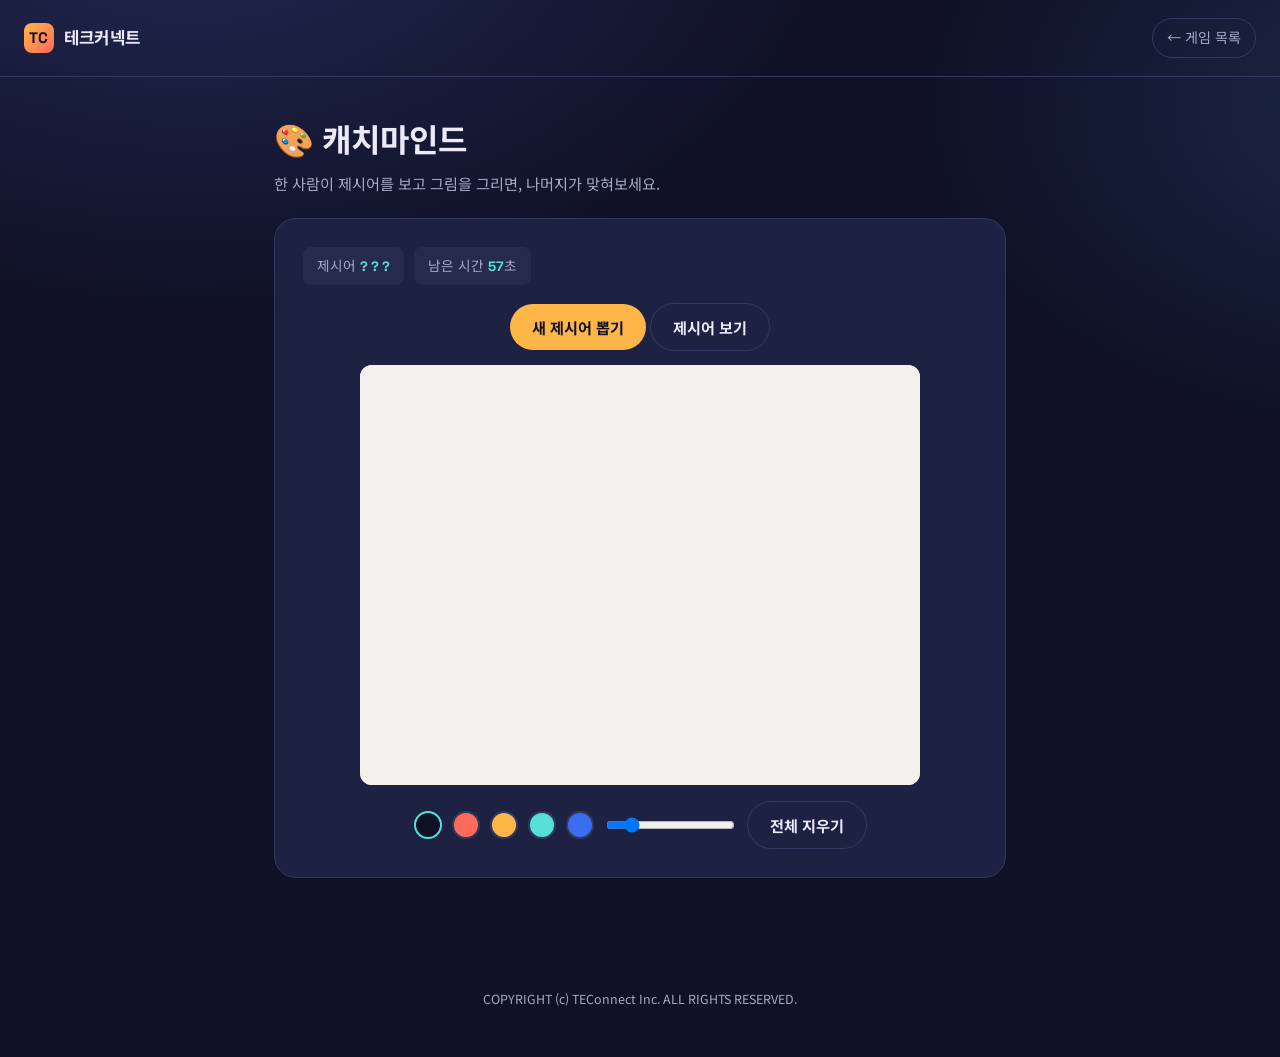
==== catchmind.html @ ec746e6b "Add files via upload" ====
<!DOCTYPE html>
<html lang="ko">
<head>
<meta charset="UTF-8">
<meta name="viewport" content="width=device-width, initial-scale=1.0">
<title>캐치마인드 · 테크커넥트 게임 이벤트</title>
<link rel="stylesheet" href="style.css">
<style>
  #drawCanvas{
    width:100%;
    max-width: 560px;
    aspect-ratio: 4/3;
    background: #F3F1EC;
    border-radius: 12px;
    display:block;
    margin: 0 auto;
    touch-action: none;
    cursor: crosshair;
  }
  .tools{
    display:flex;
    flex-wrap:wrap;
    gap:10px;
    align-items:center;
    justify-content:center;
    margin-top:16px;
  }
  .swatch{
    width:28px; height:28px; border-radius:50%;
    border: 2px solid var(--line);
    cursor:pointer;
  }
  .swatch.active{ border-color: var(--cyan); }
</style>
</head>
<body>

<header class="topbar">
  <div class="brand"><span class="mark">TC</span> 테크커넥트</div>
  <a class="back" href="index.html">← 게임 목록</a>
</header>

<main class="game-shell">
  <div class="game-head">
    <h1>🎨 캐치마인드</h1>
    <p>한 사람이 제시어를 보고 그림을 그리면, 나머지가 맞혀보세요.</p>
  </div>

  <div class="game-board">
    <div class="hud">
      <div class="stat">제시어 <b id="wordBox">? ? ?</b></div>
      <div class="stat">남은 시간 <b id="timer">60</b>초</div>
    </div>

    <div style="text-align:center; margin-bottom:14px;">
      <button class="btn btn-primary" onclick="newRound()">새 제시어 뽑기</button>
      <button class="btn btn-ghost" onclick="revealWord()">제시어 보기</button>
    </div>

    <canvas id="drawCanvas" width="560" height="420"></canvas>

    <div class="tools">
      <span class="swatch active" style="background:#0F1226" data-color="#0F1226" onclick="setColor(this)"></span>
      <span class="swatch" style="background:#FF6B5B" data-color="#FF6B5B" onclick="setColor(this)"></span>
      <span class="swatch" style="background:#FFB648" data-color="#FFB648" onclick="setColor(this)"></span>
      <span class="swatch" style="background:#57E0D8" data-color="#57E0D8" onclick="setColor(this)"></span>
      <span class="swatch" style="background:#3A6DF0" data-color="#3A6DF0" onclick="setColor(this)"></span>
      <input type="range" min="2" max="20" value="5" id="brushSize" oninput="setSize(this.value)">
      <button class="btn btn-ghost" onclick="clearCanvas()">전체 지우기</button>
    </div>

    <div id="toast" class="toast info">
      ⏰ 시간 종료! 정답을 공개해보세요.
      <div style="margin-top:12px;">
        <button class="btn btn-primary" onclick="newRound()">다음 라운드</button>
      </div>
    </div>
  </div>
</main>

<footer class="site-footer">COPYRIGHT (c) TEConnect Inc. ALL RIGHTS RESERVED.</footer>

<script>
const WORDS = ['코끼리','피자','전자칠판','우산','축구공','로봇','무지개','자전거','고양이','비행기','선풍기','아이스크림','기린','카메라','스마트폰','수박','토끼','드론','버섯','안경'];

const canvas = document.getElementById('drawCanvas');
const ctx = canvas.getContext('2d');
let drawing = false, color = '#0F1226', size = 5, currentWord = '', seconds = 60, timerId, revealed = false;

function resizeCanvasBuffer(){
  const rect = canvas.getBoundingClientRect();
  canvas.width = rect.width;
  canvas.height = rect.height;
}
window.addEventListener('resize', ()=>{ clearCanvas(); });

function pos(e){
  const rect = canvas.getBoundingClientRect();
  const p = e.touches ? e.touches[0] : e;
  return { x: p.clientX - rect.left, y: p.clientY - rect.top };
}

function start(e){ drawing = true; draw(e); }
function end(){ drawing = false; ctx.beginPath(); }
function draw(e){
  if(!drawing) return;
  e.preventDefault();
  const {x,y} = pos(e);
  ctx.lineWidth = size;
  ctx.lineCap = 'round';
  ctx.strokeStyle = color;
  ctx.lineTo(x,y);
  ctx.stroke();
  ctx.beginPath();
  ctx.moveTo(x,y);
}

canvas.addEventListener('mousedown', start);
canvas.addEventListener('mousemove', draw);
canvas.addEventListener('mouseup', end);
canvas.addEventListener('mouseleave', end);
canvas.addEventListener('touchstart', start);
canvas.addEventListener('touchmove', draw);
canvas.addEventListener('touchend', end);

function setColor(el){
  document.querySelectorAll('.swatch').forEach(s=>s.classList.remove('active'));
  el.classList.add('active');
  color = el.dataset.color;
}
function setSize(v){ size = Number(v); }
function clearCanvas(){
  resizeCanvasBuffer();
  ctx.fillStyle = '#F3F1EC';
  ctx.fillRect(0,0,canvas.width,canvas.height);
}

function pickWord(){
  return WORDS[Math.floor(Math.random()*WORDS.length)];
}

function revealWord(){
  revealed = true;
  document.getElementById('wordBox').textContent = currentWord;
}

function tick(){
  seconds--;
  document.getElementById('timer').textContent = seconds;
  if(seconds<=0){
    clearInterval(timerId);
    document.getElementById('toast').classList.add('show');
  }
}

function newRound(){
  currentWord = pickWord();
  revealed = false;
  document.getElementById('wordBox').textContent = '? ? ?';
  seconds = 60;
  document.getElementById('timer').textContent = seconds;
  document.getElementById('toast').classList.remove('show');
  clearCanvas();
  clearInterval(timerId);
  timerId = setInterval(tick, 1000);
}

newRound();
</script>

</body>
</html>
---- style.css ----
/* ===========================================================
   TEConnect Game Event — shared design system
   Palette: deep indigo base, amber + cyan dual accent
   =========================================================== */

@import url('https://fonts.googleapis.com/css2?family=Space+Grotesk:wght@500;700&family=Noto+Sans+KR:wght@400;500;700;900&display=swap');

:root{
  --ink:        #0F1226;
  --ink-2:      #171B34;
  --panel:      #1D2142;
  --panel-2:    #262A4D;
  --line:       #333960;
  --paper:      #F3F1EC;
  --amber:      #FFB648;
  --amber-dim:  #7A5A22;
  --cyan:       #57E0D8;
  --cyan-dim:   #1E5750;
  --coral:      #FF6B5B;
  --text:       #ECEAF8;
  --text-dim:   #A6A9C4;

  --radius-lg: 22px;
  --radius-md: 14px;
  --radius-sm: 8px;

  --font-display: 'Space Grotesk', 'Noto Sans KR', sans-serif;
  --font-body: 'Noto Sans KR', system-ui, sans-serif;
}

*{ box-sizing: border-box; }

html{ -webkit-tap-highlight-color: transparent; }

body{
  margin:0;
  min-height:100vh;
  background: radial-gradient(1100px 700px at 15% -10%, #232853 0%, transparent 60%),
              radial-gradient(900px 600px at 110% 10%, #1c2748 0%, transparent 55%),
              var(--ink);
  color: var(--text);
  font-family: var(--font-body);
  line-height: 1.55;
}

a{ color: inherit; text-decoration: none; }

img{ max-width:100%; display:block; }

.wrap{
  max-width: 1080px;
  margin: 0 auto;
  padding: 0 24px;
}

/* ---------- top bar (shared across game pages) ---------- */
.topbar{
  display:flex;
  align-items:center;
  justify-content:space-between;
  gap:16px;
  padding: 18px 24px;
  border-bottom: 1px solid var(--line);
}
.topbar .brand{
  display:flex;
  align-items:center;
  gap:10px;
  font-family: var(--font-display);
  font-weight:700;
  font-size: 1.05rem;
  letter-spacing: 0.2px;
}
.topbar .brand .mark{
  width: 30px; height:30px; border-radius: 8px;
  background: linear-gradient(135deg, var(--amber), var(--coral));
  display:grid; place-items:center;
  color: var(--ink); font-weight:900; font-size:0.95rem;
}
.topbar .back{
  font-size:0.88rem;
  color: var(--text-dim);
  border:1px solid var(--line);
  padding:8px 14px;
  border-radius: 999px;
  transition: border-color .15s ease, color .15s ease;
}
.topbar .back:hover{ border-color: var(--cyan); color: var(--cyan); }

/* ---------- buttons ---------- */
.btn{
  display:inline-flex;
  align-items:center;
  gap:8px;
  padding: 12px 22px;
  border-radius: 999px;
  border: none;
  font-family: var(--font-body);
  font-weight:700;
  font-size: 0.95rem;
  cursor:pointer;
  transition: transform .12s ease, filter .12s ease;
}
.btn:active{ transform: scale(0.97); }
.btn-primary{ background: var(--amber); color: var(--ink); }
.btn-primary:hover{ filter: brightness(1.08); }
.btn-ghost{
  background: transparent;
  color: var(--text);
  border: 1px solid var(--line);
}
.btn-ghost:hover{ border-color: var(--cyan); color: var(--cyan); }

/* ---------- headings ---------- */
.eyebrow-free-title{
  font-family: var(--font-display);
  font-weight:700;
  line-height:1.15;
}

/* ---------- game shell (used on every game page) ---------- */
.game-shell{
  max-width: 780px;
  margin: 40px auto 80px;
  padding: 0 24px;
}
.game-head{
  margin-bottom: 22px;
}
.game-head h1{
  font-family: var(--font-display);
  font-size: clamp(1.5rem, 3vw, 2rem);
  margin: 0 0 6px;
}
.game-head p{
  color: var(--text-dim);
  margin:0;
  font-size:0.95rem;
}
.game-board{
  background: var(--panel);
  border: 1px solid var(--line);
  border-radius: var(--radius-lg);
  padding: 28px;
}
.hud{
  display:flex;
  flex-wrap:wrap;
  gap: 10px;
  margin-bottom: 18px;
}
.hud .stat{
  background: var(--panel-2);
  border-radius: var(--radius-sm);
  padding: 8px 14px;
  font-size: 0.85rem;
  color: var(--text-dim);
}
.hud .stat b{ color: var(--cyan); font-family: var(--font-display); }

.toast{
  margin-top: 18px;
  padding: 14px 18px;
  border-radius: var(--radius-md);
  background: var(--panel-2);
  border: 1px solid var(--line);
  font-size: 0.95rem;
  display:none;
}
.toast.show{ display:block; }
.toast.win{ border-color: var(--cyan); color: var(--cyan); }
.toast.info{ border-color: var(--amber-dim); }

/* ---------- generic utility ---------- */
.hidden{ display:none !important; }

footer.site-footer{
  text-align:center;
  color: var(--text-dim);
  font-size: 0.78rem;
  padding: 32px 24px 48px;
}

/* ---------- timer pill ---------- */
.timer-bar{
  display:flex;
  justify-content:center;
  margin-bottom: 16px;
}
.timer-pill{
  background: var(--panel-2);
  border: 1px solid var(--line);
  border-radius: 999px;
  padding: 9px 26px;
  font-family: var(--font-display);
  font-weight:700;
  font-size: 1.15rem;
  color: var(--cyan);
  letter-spacing: 0.3px;
}

/* ---------- canvas wrap + start/pause overlay ---------- */
.canvas-wrap{
  position: relative;
  border-radius: 12px;
  overflow: hidden;
  max-width: 520px;
  margin: 0 auto;
}
.stage-overlay{
  position:absolute;
  inset:0;
  background: rgba(11,14,32,0.82);
  display:flex;
  align-items:center;
  justify-content:center;
  z-index: 5;
}
.stage-overlay.hidden{ display:none; }
.stage-card{
  background: var(--paper);
  color: var(--ink);
  padding: 18px 44px;
  border-radius: 16px;
  font-family: var(--font-display);
  font-weight:700;
  font-size: 1.25rem;
  cursor:pointer;
  box-shadow: 0 10px 30px rgba(0,0,0,0.35);
  border:none;
  transition: transform .12s ease;
}
.stage-card:active{ transform: scale(0.97); }

/* ---------- control row (below every game) ---------- */
.control-row{
  display:flex;
  flex-wrap:wrap;
  gap: 8px;
  justify-content:center;
  margin-top: 20px;
}
.control-row .btn{ padding: 10px 16px; font-size: 0.88rem; }

/* ---------- modal system (ranking + name entry) ---------- */
.modal-overlay{
  position:fixed;
  inset:0;
  background: rgba(6,8,20,0.72);
  display:flex;
  align-items:center;
  justify-content:center;
  z-index: 1000;
  padding: 20px;
}
.modal-overlay.hidden{ display:none; }
.modal-card{
  background: var(--panel);
  border: 1px solid var(--line);
  border-radius: var(--radius-lg);
  padding: 28px;
  max-width: 340px;
  width:100%;
  text-align:center;
  position:relative;
}
.modal-card h2{
  font-family: var(--font-display);
  font-size: 1.1rem;
  margin: 0 0 6px;
}
.modal-close{
  position:absolute;
  top:10px; right:12px;
  background:none;
  border:none;
  color: var(--text-dim);
  font-size: 1.3rem;
  line-height:1;
  cursor:pointer;
}
.modal-close:hover{ color: var(--text); }
.rank-list{
  list-style:none;
  padding:0;
  margin: 16px 0 6px;
  text-align:left;
  max-height: 300px;
  overflow-y:auto;
}
.rank-list li{
  display:flex;
  justify-content:space-between;
  gap: 10px;
  padding: 9px 4px;
  border-bottom: 1px solid var(--line);
  font-size: 0.92rem;
}
.rank-list li:last-child{ border-bottom:none; }
.rank-empty{
  justify-content:center;
  border:none;
  color: var(--text-dim);
  padding: 18px 0;
}
.name-input{
  width:100%;
  padding: 11px 16px;
  border-radius: 999px;
  border: 1px solid var(--line);
  background: var(--panel-2);
  color: var(--text);
  font-size: 0.98rem;
  margin: 14px 0 4px;
  text-align:center;
  font-family: var(--font-body);
}
.name-input:focus{ outline:none; border-color: var(--cyan); }
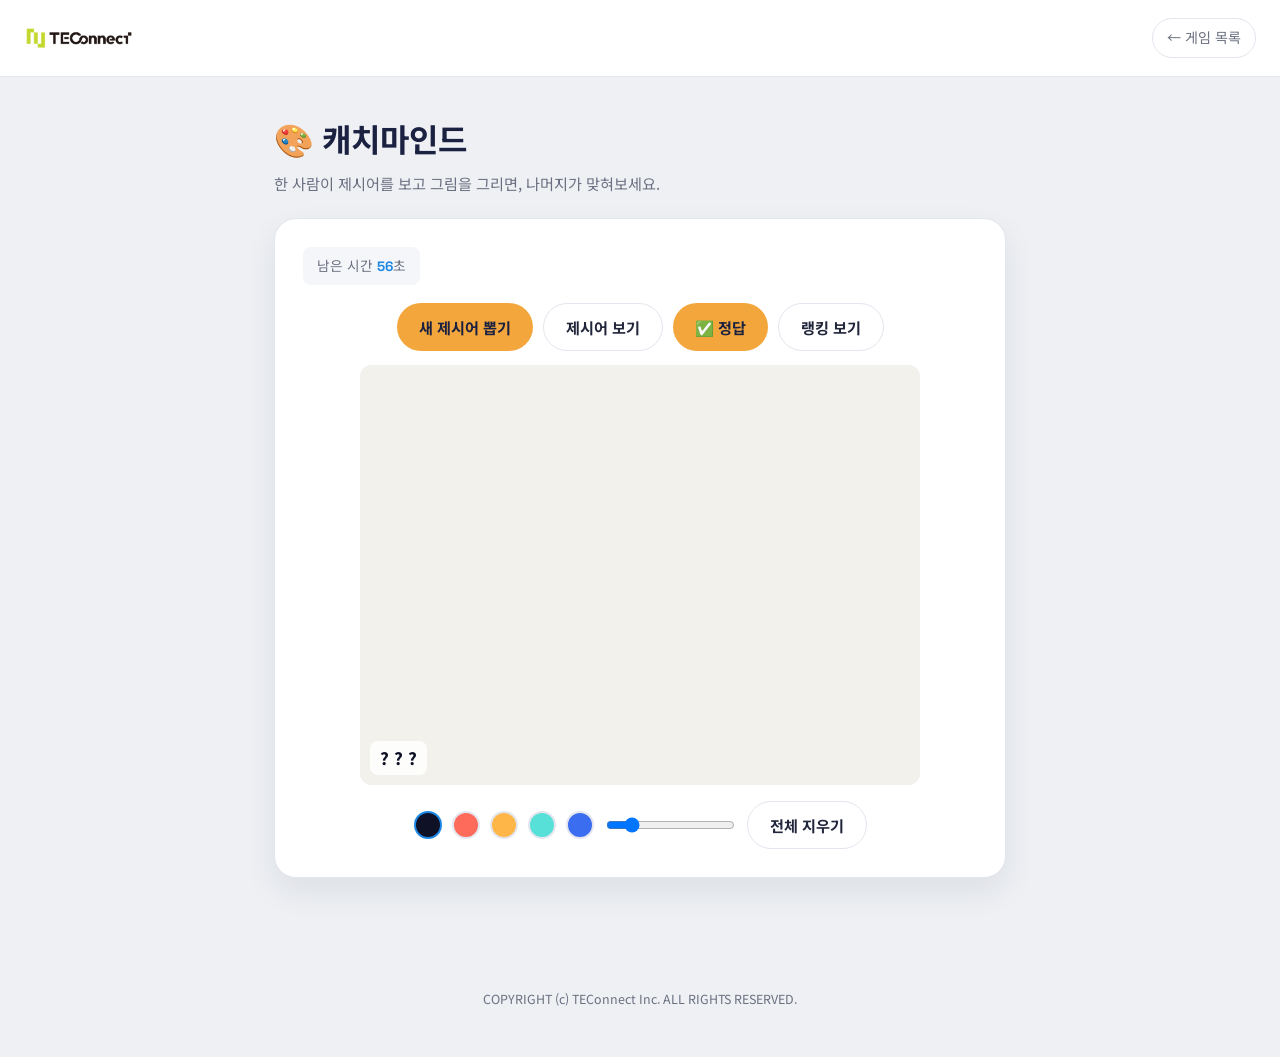
==== commit 73a7a235: "Add files via upload" ====
--- a/catchmind.html
+++ b/catchmind.html
@@ -25,6 +25,18 @@
     justify-content:center;
     margin-top:16px;
   }
+  #canvasWrap{ position:relative; max-width:560px; margin:0 auto; }
+  #wordCorner{
+    position:absolute;
+    left:10px; bottom:10px;
+    color:#0F1226;
+    font-weight:800;
+    font-size:1.05rem;
+    background:rgba(255,255,255,0.85);
+    padding:4px 10px;
+    border-radius:8px;
+    pointer-events:none;
+  }
   .swatch{
     width:28px; height:28px; border-radius:50%;
     border: 2px solid var(--line);
@@ -36,7 +48,7 @@
 <body>
 
 <header class="topbar">
-  <div class="brand"><span class="mark">TC</span> 테크커넥트</div>
+  <div class="brand"><img src="logo.png" alt="TEConnect" style="height:24px; width:auto;"></div>
   <a class="back" href="index.html">← 게임 목록</a>
 </header>
 
@@ -48,16 +60,20 @@
 
   <div class="game-board">
     <div class="hud">
-      <div class="stat">제시어 <b id="wordBox">? ? ?</b></div>
       <div class="stat">남은 시간 <b id="timer">60</b>초</div>
     </div>
 
-    <div style="text-align:center; margin-bottom:14px;">
+    <div style="text-align:center; margin-bottom:14px; display:flex; gap:10px; justify-content:center; flex-wrap:wrap;">
       <button class="btn btn-primary" onclick="newRound()">새 제시어 뽑기</button>
-      <button class="btn btn-ghost" onclick="revealWord()">제시어 보기</button>
-    </div>
-
-    <canvas id="drawCanvas" width="560" height="420"></canvas>
+      <button class="btn btn-ghost" id="revealBtn" onclick="toggleReveal()">제시어 보기</button>
+      <button class="btn btn-primary" id="correctBtn" onclick="markCorrect()">✅ 정답</button>
+      <button class="btn btn-ghost" onclick="Ranking.showModal('catchmind','캐치마인드')">랭킹 보기</button>
+    </div>
+
+    <div id="canvasWrap">
+      <canvas id="drawCanvas" width="560" height="420"></canvas>
+      <div id="wordCorner">? ? ?</div>
+    </div>
 
     <div class="tools">
       <span class="swatch active" style="background:#0F1226" data-color="#0F1226" onclick="setColor(this)"></span>
@@ -80,12 +96,13 @@
 
 <footer class="site-footer">COPYRIGHT (c) TEConnect Inc. ALL RIGHTS RESERVED.</footer>
 
+<script src="ranking.js"></script>
 <script>
 const WORDS = ['코끼리','피자','전자칠판','우산','축구공','로봇','무지개','자전거','고양이','비행기','선풍기','아이스크림','기린','카메라','스마트폰','수박','토끼','드론','버섯','안경'];
 
 const canvas = document.getElementById('drawCanvas');
 const ctx = canvas.getContext('2d');
-let drawing = false, color = '#0F1226', size = 5, currentWord = '', seconds = 60, timerId, revealed = false;
+let drawing = false, color = '#0F1226', size = 5, currentWord = '', seconds = 60, timerId, revealed = false, roundLocked = false;
 
 function resizeCanvasBuffer(){
   const rect = canvas.getBoundingClientRect();
@@ -139,9 +156,18 @@
   return WORDS[Math.floor(Math.random()*WORDS.length)];
 }
 
-function revealWord(){
-  revealed = true;
-  document.getElementById('wordBox').textContent = currentWord;
+function toggleReveal(){
+  revealed = !revealed;
+  document.getElementById('wordCorner').textContent = revealed ? currentWord : '? ? ?';
+  document.getElementById('revealBtn').textContent = revealed ? '제시어 숨기기' : '제시어 보기';
+}
+
+function markCorrect(){
+  if(roundLocked || !currentWord) return;
+  roundLocked = true;
+  clearInterval(timerId);
+  const elapsed = Math.max(0, 60 - seconds);
+  Ranking.promptNameAndSave('catchmind', '캐치마인드', elapsed, `${elapsed}초`, 'asc');
 }
 
 function tick(){
@@ -149,6 +175,7 @@
   document.getElementById('timer').textContent = seconds;
   if(seconds<=0){
     clearInterval(timerId);
+    roundLocked = true;
     document.getElementById('toast').classList.add('show');
   }
 }
@@ -156,7 +183,9 @@
 function newRound(){
   currentWord = pickWord();
   revealed = false;
-  document.getElementById('wordBox').textContent = '? ? ?';
+  roundLocked = false;
+  document.getElementById('wordCorner').textContent = '? ? ?';
+  document.getElementById('revealBtn').textContent = '제시어 보기';
   seconds = 60;
   document.getElementById('timer').textContent = seconds;
   document.getElementById('toast').classList.remove('show');
--- a/style.css
+++ b/style.css
@@ -1,24 +1,24 @@
 /* ===========================================================
    TEConnect Game Event — shared design system
-   Palette: deep indigo base, amber + cyan dual accent
+   Palette: light/bright base (matches main hub page), amber + blue accent
    =========================================================== */
 
 @import url('https://fonts.googleapis.com/css2?family=Space+Grotesk:wght@500;700&family=Noto+Sans+KR:wght@400;500;700;900&display=swap');
 
 :root{
-  --ink:        #0F1226;
-  --ink-2:      #171B34;
-  --panel:      #1D2142;
-  --panel-2:    #262A4D;
-  --line:       #333960;
-  --paper:      #F3F1EC;
-  --amber:      #FFB648;
-  --amber-dim:  #7A5A22;
-  --cyan:       #57E0D8;
-  --cyan-dim:   #1E5750;
-  --coral:      #FF6B5B;
-  --text:       #ECEAF8;
-  --text-dim:   #A6A9C4;
+  --bg:         #EEF0F4;
+  --ink:        #1B2140;
+  --panel:      #FFFFFF;
+  --panel-2:    #F5F6FA;
+  --line:       #E4E6EF;
+  --paper:      #FFFFFF;
+  --amber:      #F3A63B;
+  --amber-dim:  #C97F1E;
+  --cyan:       #1E88E5;
+  --cyan-dim:   #E3F2FD;
+  --coral:      #E1523D;
+  --text:       #22263B;
+  --text-dim:   #6B7080;
 
   --radius-lg: 22px;
   --radius-md: 14px;
@@ -35,9 +35,7 @@
 body{
   margin:0;
   min-height:100vh;
-  background: radial-gradient(1100px 700px at 15% -10%, #232853 0%, transparent 60%),
-              radial-gradient(900px 600px at 110% 10%, #1c2748 0%, transparent 55%),
-              var(--ink);
+  background: var(--bg);
   color: var(--text);
   font-family: var(--font-body);
   line-height: 1.55;
@@ -61,6 +59,7 @@
   gap:16px;
   padding: 18px 24px;
   border-bottom: 1px solid var(--line);
+  background: var(--panel);
 }
 .topbar .brand{
   display:flex;
@@ -70,12 +69,13 @@
   font-weight:700;
   font-size: 1.05rem;
   letter-spacing: 0.2px;
+  color: var(--ink);
 }
 .topbar .brand .mark{
   width: 30px; height:30px; border-radius: 8px;
   background: linear-gradient(135deg, var(--amber), var(--coral));
   display:grid; place-items:center;
-  color: var(--ink); font-weight:900; font-size:0.95rem;
+  color: #fff; font-weight:900; font-size:0.95rem;
 }
 .topbar .back{
   font-size:0.88rem;
@@ -103,9 +103,9 @@
 }
 .btn:active{ transform: scale(0.97); }
 .btn-primary{ background: var(--amber); color: var(--ink); }
-.btn-primary:hover{ filter: brightness(1.08); }
+.btn-primary:hover{ filter: brightness(1.05); }
 .btn-ghost{
-  background: transparent;
+  background: var(--panel);
   color: var(--text);
   border: 1px solid var(--line);
 }
@@ -131,6 +131,7 @@
   font-family: var(--font-display);
   font-size: clamp(1.5rem, 3vw, 2rem);
   margin: 0 0 6px;
+  color: var(--ink);
 }
 .game-head p{
   color: var(--text-dim);
@@ -142,6 +143,7 @@
   border: 1px solid var(--line);
   border-radius: var(--radius-lg);
   padding: 28px;
+  box-shadow: 0 14px 32px rgba(27,33,64,0.08);
 }
 .hud{
   display:flex;
@@ -210,7 +212,7 @@
 .stage-overlay{
   position:absolute;
   inset:0;
-  background: rgba(11,14,32,0.82);
+  background: rgba(17,20,38,0.78);
   display:flex;
   align-items:center;
   justify-content:center;
@@ -246,7 +248,7 @@
 .modal-overlay{
   position:fixed;
   inset:0;
-  background: rgba(6,8,20,0.72);
+  background: rgba(17,20,38,0.62);
   display:flex;
   align-items:center;
   justify-content:center;
@@ -259,15 +261,17 @@
   border: 1px solid var(--line);
   border-radius: var(--radius-lg);
   padding: 28px;
-  max-width: 340px;
+  max-width: 460px;
   width:100%;
   text-align:center;
   position:relative;
+  box-shadow: 0 20px 48px rgba(27,33,64,0.18);
 }
 .modal-card h2{
   font-family: var(--font-display);
   font-size: 1.1rem;
   margin: 0 0 6px;
+  color: var(--ink);
 }
 .modal-close{
   position:absolute;
@@ -291,10 +295,23 @@
 .rank-list li{
   display:flex;
   justify-content:space-between;
+  align-items:center;
   gap: 10px;
   padding: 9px 4px;
   border-bottom: 1px solid var(--line);
   font-size: 0.92rem;
+}
+.rank-list li span:first-child{
+  white-space:normal;
+  word-break: break-word;
+  flex: 1 1 auto;
+  min-width:0;
+}
+.rank-list li span:last-child{
+  flex: 0 0 auto;
+  white-space:nowrap;
+  color: var(--cyan);
+  font-weight:700;
 }
 .rank-list li:last-child{ border-bottom:none; }
 .rank-empty{
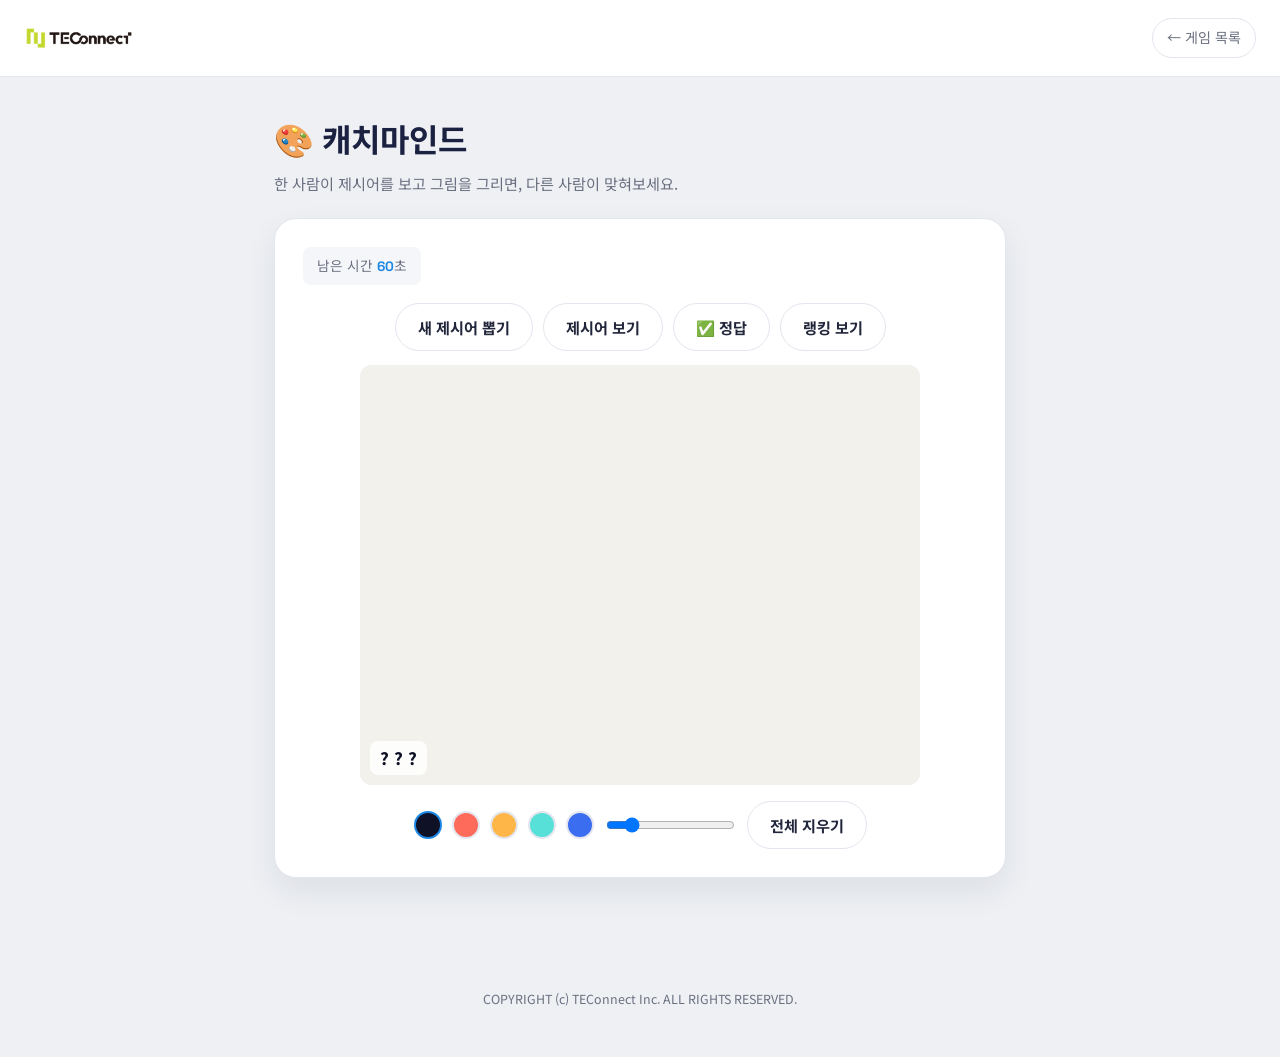
==== commit 22208c67: "Add files via upload" ====
--- a/catchmind.html
+++ b/catchmind.html
@@ -55,7 +55,7 @@
 <main class="game-shell">
   <div class="game-head">
     <h1>🎨 캐치마인드</h1>
-    <p>한 사람이 제시어를 보고 그림을 그리면, 나머지가 맞혀보세요.</p>
+    <p>한 사람이 제시어를 보고 그림을 그리면, 다른 사람이 맞혀보세요.</p>
   </div>
 
   <div class="game-board">
@@ -64,9 +64,9 @@
     </div>
 
     <div style="text-align:center; margin-bottom:14px; display:flex; gap:10px; justify-content:center; flex-wrap:wrap;">
-      <button class="btn btn-primary" onclick="newRound()">새 제시어 뽑기</button>
+      <button class="btn btn-ghost" onclick="newRound()">새 제시어 뽑기</button>
       <button class="btn btn-ghost" id="revealBtn" onclick="toggleReveal()">제시어 보기</button>
-      <button class="btn btn-primary" id="correctBtn" onclick="markCorrect()">✅ 정답</button>
+      <button class="btn btn-ghost" id="correctBtn" onclick="markCorrect()">✅ 정답</button>
       <button class="btn btn-ghost" onclick="Ranking.showModal('catchmind','캐치마인드')">랭킹 보기</button>
     </div>
 
@@ -93,6 +93,17 @@
     </div>
   </div>
 </main>
+
+<div id="resultModal" class="modal-overlay hidden">
+  <div class="modal-card">
+    <h2>🎉 성공! 🎉</h2>
+    <p id="resultTimeText" style="margin:14px 0; font-size:1.1rem; font-weight:700; color:var(--cyan);"></p>
+    <button class="btn btn-primary" onclick="openRankingEntry()">랭킹 등록</button>
+    <div style="margin-top:10px;">
+      <button class="btn btn-ghost" onclick="closeResultModal()">닫기</button>
+    </div>
+  </div>
+</div>
 
 <footer class="site-footer">COPYRIGHT (c) TEConnect Inc. ALL RIGHTS RESERVED.</footer>
 
@@ -160,14 +171,39 @@
   revealed = !revealed;
   document.getElementById('wordCorner').textContent = revealed ? currentWord : '? ? ?';
   document.getElementById('revealBtn').textContent = revealed ? '제시어 숨기기' : '제시어 보기';
-}
+
+  if(revealed){
+    // 제시어를 보여주는 동안은 타이머 정지
+    clearInterval(timerId);
+  } else {
+    // 제시어를 숨기는 순간부터 60초 새로 카운트다운 시작
+    seconds = 60;
+    document.getElementById('timer').textContent = seconds;
+    roundLocked = false;
+    document.getElementById('toast').classList.remove('show');
+    clearInterval(timerId);
+    timerId = setInterval(tick, 1000);
+  }
+}
+
+let lastElapsed = 0;
 
 function markCorrect(){
   if(roundLocked || !currentWord) return;
   roundLocked = true;
   clearInterval(timerId);
-  const elapsed = Math.max(0, 60 - seconds);
-  Ranking.promptNameAndSave('catchmind', '캐치마인드', elapsed, `${elapsed}초`, 'asc');
+  lastElapsed = Math.max(0, 60 - seconds);
+  document.getElementById('resultTimeText').textContent = `걸린 시간: ${lastElapsed}초`;
+  document.getElementById('resultModal').classList.remove('hidden');
+}
+
+function openRankingEntry(){
+  document.getElementById('resultModal').classList.add('hidden');
+  Ranking.promptNameAndSave('catchmind', '캐치마인드', lastElapsed, `${lastElapsed}초`, 'asc');
+}
+
+function closeResultModal(){
+  document.getElementById('resultModal').classList.add('hidden');
 }
 
 function tick(){
@@ -191,7 +227,7 @@
   document.getElementById('toast').classList.remove('show');
   clearCanvas();
   clearInterval(timerId);
-  timerId = setInterval(tick, 1000);
+  // 타이머는 여기서 시작하지 않음 — "제시어 숨기기"를 누르는 순간부터 시작됩니다.
 }
 
 newRound();
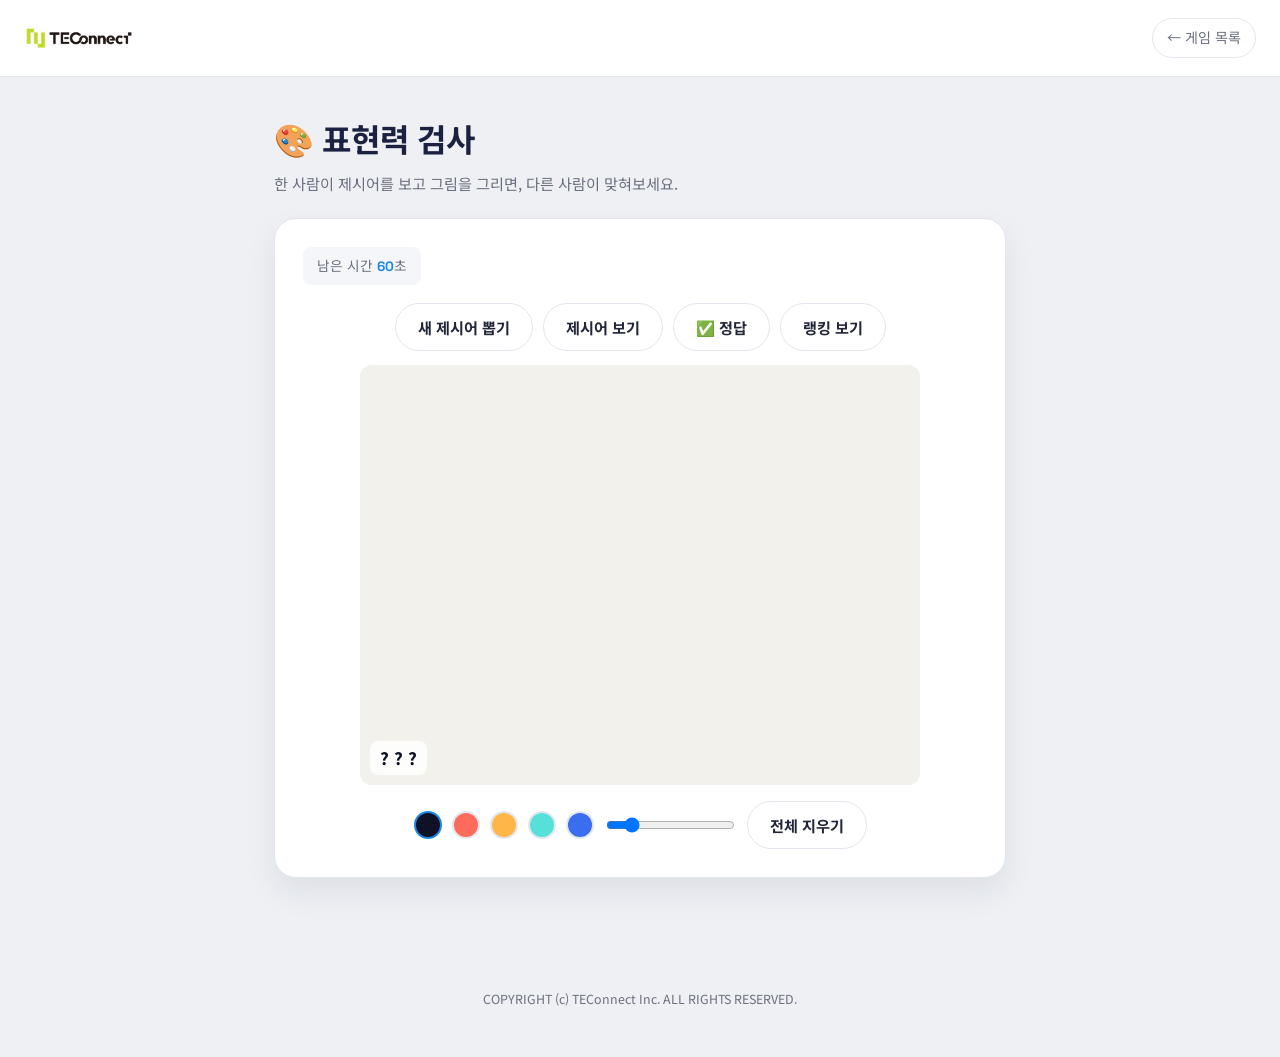
==== commit fe13ca60: "Add files via upload" ====
--- a/catchmind.html
+++ b/catchmind.html
@@ -3,7 +3,7 @@
 <head>
 <meta charset="UTF-8">
 <meta name="viewport" content="width=device-width, initial-scale=1.0">
-<title>캐치마인드 · 테크커넥트 게임 이벤트</title>
+<title>표현력 검사 · 테크커넥트 게임 이벤트</title>
 <link rel="stylesheet" href="style.css">
 <style>
   #drawCanvas{
@@ -54,7 +54,7 @@
 
 <main class="game-shell">
   <div class="game-head">
-    <h1>🎨 캐치마인드</h1>
+    <h1>🎨 표현력 검사</h1>
     <p>한 사람이 제시어를 보고 그림을 그리면, 다른 사람이 맞혀보세요.</p>
   </div>
 
@@ -67,7 +67,7 @@
       <button class="btn btn-ghost" onclick="newRound()">새 제시어 뽑기</button>
       <button class="btn btn-ghost" id="revealBtn" onclick="toggleReveal()">제시어 보기</button>
       <button class="btn btn-ghost" id="correctBtn" onclick="markCorrect()">✅ 정답</button>
-      <button class="btn btn-ghost" onclick="Ranking.showModal('catchmind','캐치마인드')">랭킹 보기</button>
+      <button class="btn btn-ghost" onclick="Ranking.showModal('catchmind','표현력 검사')">랭킹 보기</button>
     </div>
 
     <div id="canvasWrap">
@@ -199,7 +199,7 @@
 
 function openRankingEntry(){
   document.getElementById('resultModal').classList.add('hidden');
-  Ranking.promptNameAndSave('catchmind', '캐치마인드', lastElapsed, `${lastElapsed}초`, 'asc');
+  Ranking.promptNameAndSave('catchmind', '표현력 검사', lastElapsed, `${lastElapsed}초`, 'asc');
 }
 
 function closeResultModal(){
